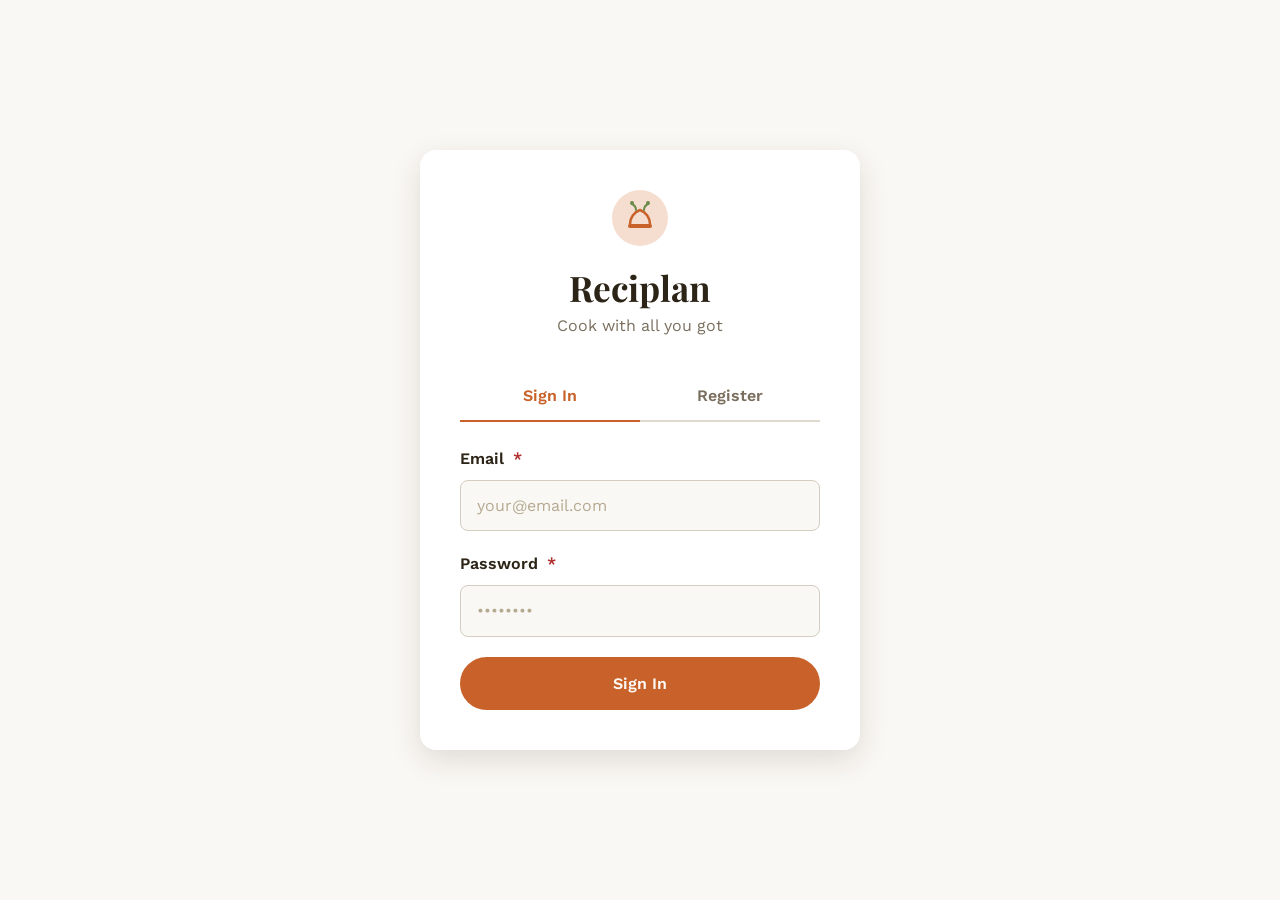
==== src/main/resources/static/index.html @ 159a1c8c "Renamed fixed the typo in index name" ====
<!doctype html>
<html lang="en">
  <head>
    <meta charset="UTF-8" />
    <meta name="viewport" content="width=device-width, initial-scale=1.0" />
    <title>RecipeApp – Sign In</title>
    <link rel="preconnect" href="https://fonts.googleapis.com" />
    <link rel="preconnect" href="https://fonts.gstatic.com" crossorigin />
    <link
      href="https://fonts.googleapis.com/css2?family=Playfair+Display:wght@600;700&family=Work+Sans:wght@400;500;600&display=swap"
      rel="stylesheet"
    />
    <link rel="stylesheet" href="style.css" />
  </head>
  <body>
    <div id="alert-container"></div>

    <main class="auth-page">
      <div class="auth-card">
        <div class="auth-logo">
          <!-- SVG Logo: olive branch + pot -->
          <svg
            width="56"
            height="56"
            viewBox="0 0 56 56"
            fill="none"
            aria-label="RecipeApp logo"
          >
            <circle
              cx="28"
              cy="28"
              r="28"
              fill="var(--color-primary-highlight)"
            />
            <path
              d="M18 34 C18 28 22 22 28 20 C34 22 38 28 38 34"
              stroke="var(--color-primary)"
              stroke-width="2.5"
              stroke-linecap="round"
              fill="none"
            />
            <rect
              x="16"
              y="34"
              width="24"
              height="4"
              rx="2"
              fill="var(--color-primary)"
            />
            <path
              d="M24 20 C24 16 20 14 20 14"
              stroke="var(--color-accent)"
              stroke-width="2"
              stroke-linecap="round"
            />
            <circle cx="20" cy="13" r="2" fill="var(--color-accent)" />
            <path
              d="M32 20 C32 16 36 14 36 14"
              stroke="var(--color-accent)"
              stroke-width="2"
              stroke-linecap="round"
            />
            <circle cx="36" cy="13" r="2" fill="var(--color-accent)" />
          </svg>
          <h1>Reciplan</h1>
          <p>Cook with all you got</p>
        </div>

        <div class="tabs">
          <button class="tab-btn active" data-tab="login">Sign In</button>
          <button class="tab-btn" data-tab="register">Register</button>
        </div>

        <!-- LOGIN PANEL -->
        <div class="tab-panel active" id="tab-login">
          <form id="login-form" novalidate>
            <div class="form-group">
              <label class="form-label" for="login-email"
                >Email <span class="required">*</span></label
              >
              <input
                class="form-control"
                type="email"
                id="login-email"
                placeholder="your@email.com"
                autocomplete="email"
                required
              />
            </div>
            <div class="form-group">
              <label class="form-label" for="login-password"
                >Password <span class="required">*</span></label
              >
              <input
                class="form-control"
                type="password"
                id="login-password"
                placeholder="••••••••"
                autocomplete="current-password"
                required
              />
            </div>
            <button
              type="submit"
              class="btn btn-primary btn-full"
              id="login-btn"
            >
              Sign In
            </button>
          </form>
        </div>

        <!-- REGISTER PANEL -->
        <div class="tab-panel" id="tab-register">
          <form id="register-form" novalidate>
            <div class="form-group">
              <label class="form-label" for="reg-username"
                >Username <span class="required">*</span></label
              >
              <input
                class="form-control"
                type="text"
                id="reg-username"
                placeholder="min 3 characters"
                autocomplete="username"
                required
                minlength="3"
                maxlength="50"
              />
            </div>
            <div class="form-group">
              <label class="form-label" for="reg-email"
                >Email <span class="required">*</span></label
              >
              <input
                class="form-control"
                type="email"
                id="reg-email"
                placeholder="your@email.com"
                autocomplete="email"
                required
              />
            </div>
            <div class="form-group">
              <label class="form-label" for="reg-password"
                >Password <span class="required">*</span></label
              >
              <input
                class="form-control"
                type="password"
                id="reg-password"
                placeholder="min 8 characters"
                autocomplete="new-password"
                required
                minlength="8"
              />
            </div>
            <button
              type="submit"
              class="btn btn-primary btn-full"
              id="register-btn"
            >
              Create Account
            </button>
          </form>
        </div>
      </div>
    </main>

    <script src="api.js"></script>
    <script src="app.js"></script>
    <script>
      redirectIfLoggedIn();

      // ── Tabs ──────────────────────────────────────────────────────────────
      document.querySelectorAll(".tab-btn").forEach((btn) => {
        btn.addEventListener("click", () => {
          document
            .querySelectorAll(".tab-btn, .tab-panel")
            .forEach((el) => el.classList.remove("active"));
          btn.classList.add("active");
          document
            .getElementById("tab-" + btn.dataset.tab)
            .classList.add("active");
        });
      });

      // ── Login ─────────────────────────────────────────────────────────────
      document
        .getElementById("login-form")
        .addEventListener("submit", async (e) => {
          e.preventDefault();
          const btn = document.getElementById("login-btn");
          btn.disabled = true;
          btn.textContent = "Signing in…";
          try {
            const res = await Auth.login(
              document.getElementById("login-email").value.trim(),
              document.getElementById("login-password").value,
            );
            saveAuth(res.token, res.username, res.role);
            // Fetch user id
            const me = await request("GET", "/users/me");
            saveUserId(me.id);
            window.location.href = "dashboard.html";
          } catch (err) {
            showAlert(err.message, "error");
            btn.disabled = false;
            btn.textContent = "Sign In";
          }
        });

      // ── Register ──────────────────────────────────────────────────────────
      document
        .getElementById("register-form")
        .addEventListener("submit", async (e) => {
          e.preventDefault();
          const btn = document.getElementById("register-btn");
          btn.disabled = true;
          btn.textContent = "Creating account…";
          try {
            const res = await Auth.register(
              document.getElementById("reg-username").value.trim(),
              document.getElementById("reg-email").value.trim(),
              document.getElementById("reg-password").value,
            );
            saveAuth(res.token, res.username, res.role);
            const me = await request("GET", "/users/me");
            saveUserId(me.id);
            window.location.href = "dashboard.html";
          } catch (err) {
            showAlert(err.message, "error");
            btn.disabled = false;
            btn.textContent = "Create Account";
          }
        });
    </script>
  </body>
</html>
---- src/main/resources/static/style.css ----
/* ─── DESIGN TOKENS ─────────────────────────────────────────────────────── */
:root {
  /* Mediterranean palette */
  --color-bg:              #faf8f4;
  --color-surface:         #ffffff;
  --color-surface-2:       #f5f2ec;
  --color-surface-offset:  #ede8df;
  --color-divider:         #e0d9ce;
  --color-border:          #d4cdc0;

  --color-text:            #2c2416;
  --color-text-muted:      #7a6f5e;
  --color-text-faint:      #b5a990;
  --color-text-inverse:    #fdf9f4;

  /* Terracotta primary */
  --color-primary:         #c8622a;
  --color-primary-hover:   #a84e1e;
  --color-primary-active:  #883c14;
  --color-primary-highlight: #f5ddd0;

  /* Olive accent */
  --color-accent:          #6b8c4a;
  --color-accent-hover:    #537038;
  --color-accent-highlight:#dde8d0;

  /* Status */
  --color-success:         #4a7c34;
  --color-success-highlight: #d6eacc;
  --color-warning:         #b07020;
  --color-warning-highlight: #f5e4c0;
  --color-error:           #b03030;
  --color-error-highlight: #f5d0d0;

  /* Typography */
  --font-display: 'Playfair Display', Georgia, serif;
  --font-body:    'Work Sans', 'Helvetica Neue', sans-serif;

  /* Type scale */
  --text-xs:   clamp(0.75rem,  0.7rem  + 0.25vw, 0.875rem);
  --text-sm:   clamp(0.875rem, 0.8rem  + 0.35vw, 1rem);
  --text-base: clamp(1rem,     0.95rem + 0.25vw, 1.125rem);
  --text-lg:   clamp(1.125rem, 1rem    + 0.75vw, 1.5rem);
  --text-xl:   clamp(1.5rem,   1.2rem  + 1.25vw, 2.25rem);
  --text-2xl:  clamp(2rem,     1.2rem  + 2.5vw,  3.5rem);

  /* Spacing */
  --space-1: 0.25rem; --space-2: 0.5rem;  --space-3: 0.75rem;
  --space-4: 1rem;    --space-5: 1.25rem; --space-6: 1.5rem;
  --space-8: 2rem;    --space-10: 2.5rem; --space-12: 3rem;
  --space-16: 4rem;

  /* Shape */
  --radius-sm:   0.375rem;
  --radius-md:   0.5rem;
  --radius-lg:   0.75rem;
  --radius-xl:   1rem;
  --radius-pill: 9999px;

  /* Shadows */
  --shadow-sm: 0 1px 3px oklch(0.25 0.04 50 / 0.08);
  --shadow-md: 0 4px 14px oklch(0.25 0.04 50 / 0.10);
  --shadow-lg: 0 10px 30px oklch(0.25 0.04 50 / 0.13);

  --transition: 180ms cubic-bezier(0.16, 1, 0.3, 1);

  --content-narrow:  640px;
  --content-default: 960px;
  --content-wide:    1200px;
  --sidebar-width:   240px;
}

/* ─── DARK MODE ──────────────────────────────────────────────────────────── */
[data-theme="dark"] {
  --color-bg:              #1a1610;
  --color-surface:         #221e17;
  --color-surface-2:       #2a2520;
  --color-surface-offset:  #302b24;
  --color-divider:         #3a342c;
  --color-border:          #46403a;
  --color-text:            #e8e0d4;
  --color-text-muted:      #9a8f7e;
  --color-text-faint:      #6a6050;
  --color-text-inverse:    #1a1610;
  --color-primary:         #e07840;
  --color-primary-hover:   #f08850;
  --color-primary-active:  #c86030;
  --color-primary-highlight: #3a2a20;
  --color-accent:          #88ab60;
  --color-accent-hover:    #a0c078;
  --color-accent-highlight:#253018;
  --color-success:         #70b050;
  --color-success-highlight:#1e3014;
  --color-warning:         #d09040;
  --color-warning-highlight:#332810;
  --color-error:           #e05050;
  --color-error-highlight: #3a1414;
  --shadow-sm: 0 1px 3px oklch(0 0 0 / 0.25);
  --shadow-md: 0 4px 14px oklch(0 0 0 / 0.35);
  --shadow-lg: 0 10px 30px oklch(0 0 0 / 0.45);
}

/* ─── BASE RESET ─────────────────────────────────────────────────────────── */
*, *::before, *::after { box-sizing: border-box; margin: 0; padding: 0; }
html { scroll-behavior: smooth; -webkit-font-smoothing: antialiased; }
body { font-family: var(--font-body); font-size: var(--text-base); color: var(--color-text); background: var(--color-bg); min-height: 100dvh; line-height: 1.6; }
img  { display: block; max-width: 100%; height: auto; }
ul[role="list"] { list-style: none; }
input, button, textarea, select { font: inherit; color: inherit; }
h1,h2,h3,h4 { font-family: var(--font-display); line-height: 1.2; text-wrap: balance; }
p, li { text-wrap: pretty; }
button { cursor: pointer; background: none; border: none; }
a, button, [role="button"], input, textarea, select {
  transition: color var(--transition), background var(--transition),
              border-color var(--transition), box-shadow var(--transition), opacity var(--transition);
}
:focus-visible { outline: 2px solid var(--color-primary); outline-offset: 3px; border-radius: var(--radius-sm); }
::selection { background: var(--color-primary-highlight); color: var(--color-text); }
@media (prefers-reduced-motion: reduce) { *, *::before, *::after { animation-duration: 0.01ms !important; transition-duration: 0.01ms !important; } }

/* ─── LAYOUT: APP SHELL ──────────────────────────────────────────────────── */
.app-shell { display: grid; grid-template-columns: var(--sidebar-width) 1fr; grid-template-rows: auto 1fr; min-height: 100dvh; }
.app-topbar {
  grid-column: 1 / -1;
  display: flex; align-items: center; justify-content: space-between;
  padding: var(--space-4) var(--space-6);
  background: var(--color-surface);
  border-bottom: 1px solid var(--color-divider);
  box-shadow: var(--shadow-sm);
  position: sticky; top: 0; z-index: 100;
}
.app-logo { display: flex; align-items: center; gap: var(--space-3); text-decoration: none; }
.app-logo svg { color: var(--color-primary); }
.app-logo-text { font-family: var(--font-display); font-size: var(--text-lg); color: var(--color-text); font-weight: 600; }
.app-topbar-actions { display: flex; align-items: center; gap: var(--space-4); }
.topbar-user { font-size: var(--text-sm); color: var(--color-text-muted); }
.topbar-user strong { color: var(--color-text); }

/* ─── SIDEBAR ────────────────────────────────────────────────────────────── */
.app-sidebar {
  background: var(--color-surface);
  border-right: 1px solid var(--color-divider);
  padding: var(--space-6) 0;
  position: sticky; top: 57px; height: calc(100dvh - 57px);
  overflow-y: auto;
}
.nav-section { padding: var(--space-2) var(--space-4); margin-bottom: var(--space-2); }
.nav-section-label { font-size: var(--text-xs); text-transform: uppercase; letter-spacing: 0.08em; color: var(--color-text-faint); font-weight: 600; margin-bottom: var(--space-2); }
.nav-link {
  display: flex; align-items: center; gap: var(--space-3);
  padding: var(--space-3) var(--space-4);
  border-radius: var(--radius-md);
  text-decoration: none;
  font-size: var(--text-sm); font-weight: 500;
  color: var(--color-text-muted);
  margin: 0 var(--space-2);
}
.nav-link:hover { background: var(--color-surface-2); color: var(--color-text); }
.nav-link.active { background: var(--color-primary-highlight); color: var(--color-primary); }
.nav-link svg { flex-shrink: 0; }

/* ─── MAIN CONTENT ───────────────────────────────────────────────────────── */
.app-main { padding: var(--space-8) var(--space-8); overflow-x: hidden; }
.page-header { margin-bottom: var(--space-8); }
.page-title { font-size: var(--text-xl); color: var(--color-text); }
.page-subtitle { font-size: var(--text-sm); color: var(--color-text-muted); margin-top: var(--space-1); }

/* ─── AUTH PAGE ──────────────────────────────────────────────────────────── */
.auth-page { display: flex; align-items: center; justify-content: center; min-height: 100dvh; background: var(--color-bg); padding: var(--space-6); }
.auth-card {
  background: var(--color-surface);
  border-radius: var(--radius-xl);
  box-shadow: var(--shadow-lg);
  padding: var(--space-10) var(--space-10);
  width: 100%; max-width: 440px;
}
.auth-logo { text-align: center; margin-bottom: var(--space-8); }
.auth-logo svg { color: var(--color-primary); margin: 0 auto var(--space-3); }
.auth-logo h1 { font-family: var(--font-display); font-size: var(--text-xl); color: var(--color-text); }
.auth-logo p  { font-size: var(--text-sm); color: var(--color-text-muted); margin-top: var(--space-1); }

/* ─── TABS ───────────────────────────────────────────────────────────────── */
.tabs { display: flex; border-bottom: 2px solid var(--color-divider); margin-bottom: var(--space-6); }
.tab-btn {
  flex: 1; padding: var(--space-3) var(--space-4);
  font-size: var(--text-sm); font-weight: 600; color: var(--color-text-muted);
  border-bottom: 2px solid transparent; margin-bottom: -2px; border-radius: 0;
}
.tab-btn:hover { color: var(--color-text); }
.tab-btn.active { color: var(--color-primary); border-bottom-color: var(--color-primary); }
.tab-panel { display: none; }
.tab-panel.active { display: block; }

/* ─── FORMS ──────────────────────────────────────────────────────────────── */
.form-group { margin-bottom: var(--space-5); }
.form-label { display: block; font-size: var(--text-sm); font-weight: 600; margin-bottom: var(--space-2); color: var(--color-text); }
.form-label .required { color: var(--color-error); margin-left: var(--space-1); }
.form-control {
  width: 100%; padding: var(--space-3) var(--space-4);
  border: 1.5px solid var(--color-border); border-radius: var(--radius-md);
  background: var(--color-bg); font-size: var(--text-sm);
}
.form-control:focus { border-color: var(--color-primary); outline: none; box-shadow: 0 0 0 3px var(--color-primary-highlight); }
.form-control::placeholder { color: var(--color-text-faint); }
select.form-control { cursor: pointer; }
.form-row { display: grid; grid-template-columns: 1fr 1fr; gap: var(--space-4); }
.form-hint { font-size: var(--text-xs); color: var(--color-text-muted); margin-top: var(--space-1); }
.form-check { display: flex; align-items: center; gap: var(--space-3); padding: var(--space-2) 0; }
.form-check input[type="checkbox"] { width: 1.1rem; height: 1.1rem; accent-color: var(--color-primary); cursor: pointer; }
.form-check label { font-size: var(--text-sm); cursor: pointer; }
.checkboxes-row { display: flex; gap: var(--space-6); flex-wrap: wrap; }

/* ─── BUTTONS ────────────────────────────────────────────────────────────── */
.btn {
  display: inline-flex; align-items: center; justify-content: center; gap: var(--space-2);
  padding: var(--space-3) var(--space-6);
  border-radius: var(--radius-pill);
  font-size: var(--text-sm); font-weight: 600;
  border: 2px solid transparent; cursor: pointer; white-space: nowrap;
  min-height: 44px;
}
.btn-primary   { background: var(--color-primary);  color: var(--color-text-inverse); }
.btn-primary:hover { background: var(--color-primary-hover); }
.btn-secondary { background: var(--color-surface-offset); color: var(--color-text); border-color: var(--color-border); }
.btn-secondary:hover { background: var(--color-divider); }
.btn-accent    { background: var(--color-accent);   color: var(--color-text-inverse); }
.btn-accent:hover { background: var(--color-accent-hover); }
.btn-danger    { background: var(--color-error-highlight); color: var(--color-error); border-color: oklch(from var(--color-error) l c h / 0.3); }
.btn-danger:hover { background: var(--color-error); color: var(--color-text-inverse); }
.btn-ghost     { background: transparent; color: var(--color-text-muted); }
.btn-ghost:hover { background: var(--color-surface-2); color: var(--color-text); }
.btn-sm        { padding: var(--space-2) var(--space-4); font-size: var(--text-xs); min-height: 36px; }
.btn-icon      { padding: var(--space-2); border-radius: var(--radius-md); min-height: 36px; min-width: 36px; }
.btn-full      { width: 100%; }
.btn:disabled  { opacity: 0.5; cursor: not-allowed; }

/* ─── CARDS ──────────────────────────────────────────────────────────────── */
.card { background: var(--color-surface); border-radius: var(--radius-xl); box-shadow: var(--shadow-sm); border: 1px solid var(--color-divider); overflow: hidden; }
.card-body { padding: var(--space-6); }
.card-header { padding: var(--space-5) var(--space-6); border-bottom: 1px solid var(--color-divider); display: flex; align-items: center; justify-content: space-between; gap: var(--space-4); }
.card-header h2 { font-size: var(--text-lg); font-family: var(--font-display); }
.card-footer { padding: var(--space-4) var(--space-6); border-top: 1px solid var(--color-divider); background: var(--color-surface-2); }

/* ─── STAT CARDS ─────────────────────────────────────────────────────────── */
.stats-grid { display: grid; grid-template-columns: repeat(auto-fill, minmax(200px, 1fr)); gap: var(--space-5); margin-bottom: var(--space-8); }
.stat-card { background: var(--color-surface); border-radius: var(--radius-xl); padding: var(--space-6); box-shadow: var(--shadow-sm); border: 1px solid var(--color-divider); }
.stat-icon  { width: 44px; height: 44px; border-radius: var(--radius-lg); display: flex; align-items: center; justify-content: center; margin-bottom: var(--space-4); font-size: 1.3rem; }
.stat-icon.terracotta { background: var(--color-primary-highlight); color: var(--color-primary); }
.stat-icon.olive      { background: var(--color-accent-highlight);   color: var(--color-accent); }
.stat-icon.gold       { background: var(--color-warning-highlight);   color: var(--color-warning); }
.stat-icon.green      { background: var(--color-success-highlight);   color: var(--color-success); }
.stat-value { font-family: var(--font-display); font-size: var(--text-xl); font-weight: 700; color: var(--color-text); line-height: 1; margin-bottom: var(--space-1); }
.stat-label { font-size: var(--text-xs); color: var(--color-text-muted); text-transform: uppercase; letter-spacing: 0.06em; font-weight: 600; }

/* ─── RECIPE CARDS ───────────────────────────────────────────────────────── */
.recipes-grid { display: grid; grid-template-columns: repeat(auto-fill, minmax(280px, 1fr)); gap: var(--space-5); }
.recipe-card { background: var(--color-surface); border-radius: var(--radius-xl); box-shadow: var(--shadow-sm); border: 1px solid var(--color-divider); padding: var(--space-5); display: flex; flex-direction: column; gap: var(--space-3); }
.recipe-card:hover { box-shadow: var(--shadow-md); transform: translateY(-2px); }
.recipe-card-title { font-family: var(--font-display); font-size: var(--text-lg); color: var(--color-text); }
.recipe-card-meta { display: flex; flex-wrap: wrap; gap: var(--space-2); }
.recipe-card-footer { display: flex; justify-content: space-between; align-items: center; margin-top: auto; padding-top: var(--space-3); border-top: 1px solid var(--color-divider); }

/* ─── BADGES ─────────────────────────────────────────────────────────────── */
.badge {
  display: inline-flex; align-items: center; padding: var(--space-1) var(--space-3);
  border-radius: var(--radius-pill); font-size: var(--text-xs); font-weight: 600;
}
.badge-easy    { background: var(--color-success-highlight); color: var(--color-success); }
.badge-medium  { background: var(--color-warning-highlight); color: var(--color-warning); }
.badge-hard    { background: var(--color-error-highlight);   color: var(--color-error); }
.badge-veg     { background: var(--color-accent-highlight);  color: var(--color-accent); }
.badge-tag     { background: var(--color-surface-offset);    color: var(--color-text-muted); }
.badge-match-full    { background: var(--color-success-highlight); color: var(--color-success); }
.badge-match-partial { background: var(--color-warning-highlight); color: var(--color-warning); }
.badge-match-none    { background: var(--color-error-highlight);   color: var(--color-error); }

/* ─── TABLE ──────────────────────────────────────────────────────────────── */
.table-wrapper { overflow-x: auto; }
table { width: 100%; border-collapse: collapse; font-size: var(--text-sm); }
thead th { padding: var(--space-3) var(--space-4); text-align: left; font-size: var(--text-xs); text-transform: uppercase; letter-spacing: 0.06em; color: var(--color-text-muted); border-bottom: 2px solid var(--color-divider); white-space: nowrap; }
tbody td { padding: var(--space-4); border-bottom: 1px solid var(--color-divider); vertical-align: middle; }
tbody tr:last-child td { border-bottom: none; }
tbody tr:hover { background: var(--color-surface-2); }

/* ─── LIST ITEMS (pantry / shopping) ─────────────────────────────────────── */
.item-list { display: flex; flex-direction: column; gap: var(--space-2); }
.item-row {
  display: flex; align-items: center; gap: var(--space-4);
  padding: var(--space-4); background: var(--color-surface);
  border: 1px solid var(--color-divider); border-radius: var(--radius-lg);
}
.item-row:hover { background: var(--color-surface-2); }
.item-row.checked { opacity: 0.55; }
.item-row.checked .item-name { text-decoration: line-through; color: var(--color-text-muted); }
.item-name  { font-weight: 600; flex: 1; }
.item-meta  { font-size: var(--text-xs); color: var(--color-text-muted); }
.item-qty   { font-size: var(--text-sm); color: var(--color-text-muted); white-space: nowrap; }
.item-actions { display: flex; gap: var(--space-2); margin-left: auto; }

/* ─── SEARCH & FILTER BAR ────────────────────────────────────────────────── */
.filter-bar { display: flex; flex-wrap: wrap; gap: var(--space-4); margin-bottom: var(--space-6); align-items: flex-end; }
.filter-bar .form-group { margin-bottom: 0; }
.filter-bar .form-control { min-width: 140px; }
.search-input-wrapper { position: relative; flex: 1; min-width: 200px; }
.search-input-wrapper svg { position: absolute; left: var(--space-3); top: 50%; transform: translateY(-50%); color: var(--color-text-faint); pointer-events: none; }
.search-input-wrapper .form-control { padding-left: var(--space-10); }

/* ─── MODAL ──────────────────────────────────────────────────────────────── */
.modal-backdrop {
  display: none; position: fixed; inset: 0;
  background: oklch(0.1 0.02 50 / 0.5); backdrop-filter: blur(3px);
  z-index: 200; align-items: center; justify-content: center; padding: var(--space-6);
}
.modal-backdrop.open { display: flex; }
.modal {
  background: var(--color-surface); border-radius: var(--radius-xl);
  box-shadow: var(--shadow-lg); width: 100%; max-width: 560px;
  max-height: 90dvh; overflow-y: auto;
}
.modal-header { display: flex; align-items: center; justify-content: space-between; padding: var(--space-5) var(--space-6); border-bottom: 1px solid var(--color-divider); }
.modal-title { font-family: var(--font-display); font-size: var(--text-lg); }
.modal-body  { padding: var(--space-6); }
.modal-footer{ padding: var(--space-4) var(--space-6); border-top: 1px solid var(--color-divider); display: flex; justify-content: flex-end; gap: var(--space-3); }
.modal-lg    { max-width: 720px; }

/* ─── ALERT TOASTS ───────────────────────────────────────────────────────── */
#alert-container { position: fixed; top: var(--space-6); right: var(--space-6); z-index: 999; display: flex; flex-direction: column; gap: var(--space-3); pointer-events: none; }
.alert { padding: var(--space-4) var(--space-5); border-radius: var(--radius-lg); font-size: var(--text-sm); font-weight: 500; box-shadow: var(--shadow-md); pointer-events: all; animation: slideIn 0.2s ease; max-width: 360px; }
.alert-success { background: var(--color-success-highlight); color: var(--color-success); border: 1px solid oklch(from var(--color-success) l c h / 0.3); }
.alert-error   { background: var(--color-error-highlight);   color: var(--color-error);   border: 1px solid oklch(from var(--color-error)   l c h / 0.3); }
.alert-warning { background: var(--color-warning-highlight); color: var(--color-warning); border: 1px solid oklch(from var(--color-warning) l c h / 0.3); }
@keyframes slideIn { from { transform: translateX(20px); opacity: 0; } to { transform: none; opacity: 1; } }

/* ─── PAGINATION ─────────────────────────────────────────────────────────── */
.pagination { display: flex; gap: var(--space-2); justify-content: center; padding: var(--space-6) 0; flex-wrap: wrap; }
.btn-page {
  min-width: 36px; min-height: 36px; padding: var(--space-2); border-radius: var(--radius-md);
  font-size: var(--text-sm); font-weight: 500; color: var(--color-text-muted);
  background: var(--color-surface); border: 1px solid var(--color-border);
}
.btn-page:hover:not([disabled]) { background: var(--color-surface-offset); color: var(--color-text); }
.btn-page.active { background: var(--color-primary); color: var(--color-text-inverse); border-color: transparent; }
.btn-page[disabled] { opacity: 0.35; cursor: not-allowed; }

/* ─── EMPTY STATE ────────────────────────────────────────────────────────── */
.empty-state { display: flex; flex-direction: column; align-items: center; padding: var(--space-16) var(--space-8); color: var(--color-text-muted); text-align: center; }
.empty-icon  { font-size: 3rem; margin-bottom: var(--space-4); }

/* ─── MATCH PROGRESS BAR ─────────────────────────────────────────────────── */
.match-bar-wrap { background: var(--color-surface-offset); border-radius: var(--radius-pill); height: 6px; overflow: hidden; width: 100%; margin-top: var(--space-2); }
.match-bar { height: 100%; border-radius: var(--radius-pill); background: var(--color-primary); transition: width 0.4s ease; }

/* ─── INGREDIENT ROWS (recipe builder) ───────────────────────────────────── */
.ingredient-rows { display: flex; flex-direction: column; gap: var(--space-3); }
.ingredient-row  { display: grid; grid-template-columns: 1fr auto auto auto; gap: var(--space-3); align-items: center; }

/* ─── THEME TOGGLE ───────────────────────────────────────────────────────── */
[data-theme-toggle] { padding: var(--space-2); border-radius: var(--radius-md); color: var(--color-text-muted); }
[data-theme-toggle]:hover { background: var(--color-surface-2); color: var(--color-text); }

/* ─── MOBILE MENU TOGGLE ─────────────────────────────────────────────────── */
.mobile-menu-btn { display: none; padding: var(--space-2); color: var(--color-text-muted); }

/* ─── SKELETON ───────────────────────────────────────────────────────────── */
@keyframes shimmer { 0%{background-position:-200% 0} 100%{background-position:200% 0} }
.skeleton {
  background: linear-gradient(90deg, var(--color-surface-offset) 25%, var(--color-surface-2) 50%, var(--color-surface-offset) 75%);
  background-size: 200% 100%; animation: shimmer 1.4s ease-in-out infinite; border-radius: var(--radius-sm);
}
.skeleton-line { height: 1em; margin-bottom: var(--space-2); }
.skeleton-line.w60 { width: 60%; }

/* ─── DETAIL PANEL ───────────────────────────────────────────────────────── */
.detail-meta-row { display: flex; flex-wrap: wrap; gap: var(--space-3); align-items: center; margin-bottom: var(--space-4); }
.instructions-box { background: var(--color-surface-2); border-radius: var(--radius-lg); padding: var(--space-5); font-size: var(--text-sm); line-height: 1.8; white-space: pre-wrap; }

/* ─── RESPONSIVE ─────────────────────────────────────────────────────────── */
@media (max-width: 768px) {
  .app-shell { grid-template-columns: 1fr; }
  .app-sidebar { display: none; position: fixed; inset: 0; top: 57px; z-index: 150; width: var(--sidebar-width); box-shadow: var(--shadow-lg); }
  .app-sidebar.open { display: block; }
  .mobile-menu-btn { display: flex; }
  .app-main { padding: var(--space-5) var(--space-4); }
  .form-row { grid-template-columns: 1fr; }
  .auth-card { padding: var(--space-8) var(--space-6); }
  .stats-grid { grid-template-columns: 1fr 1fr; }
  .recipes-grid { grid-template-columns: 1fr; }
  .ingredient-row { grid-template-columns: 1fr 1fr; }
  .filter-bar { flex-direction: column; }
  .filter-bar .form-control { min-width: 0; width: 100%; }
}
@media (max-width: 480px) {
  .stats-grid { grid-template-columns: 1fr; }
  .modal-backdrop { padding: var(--space-3); }
}
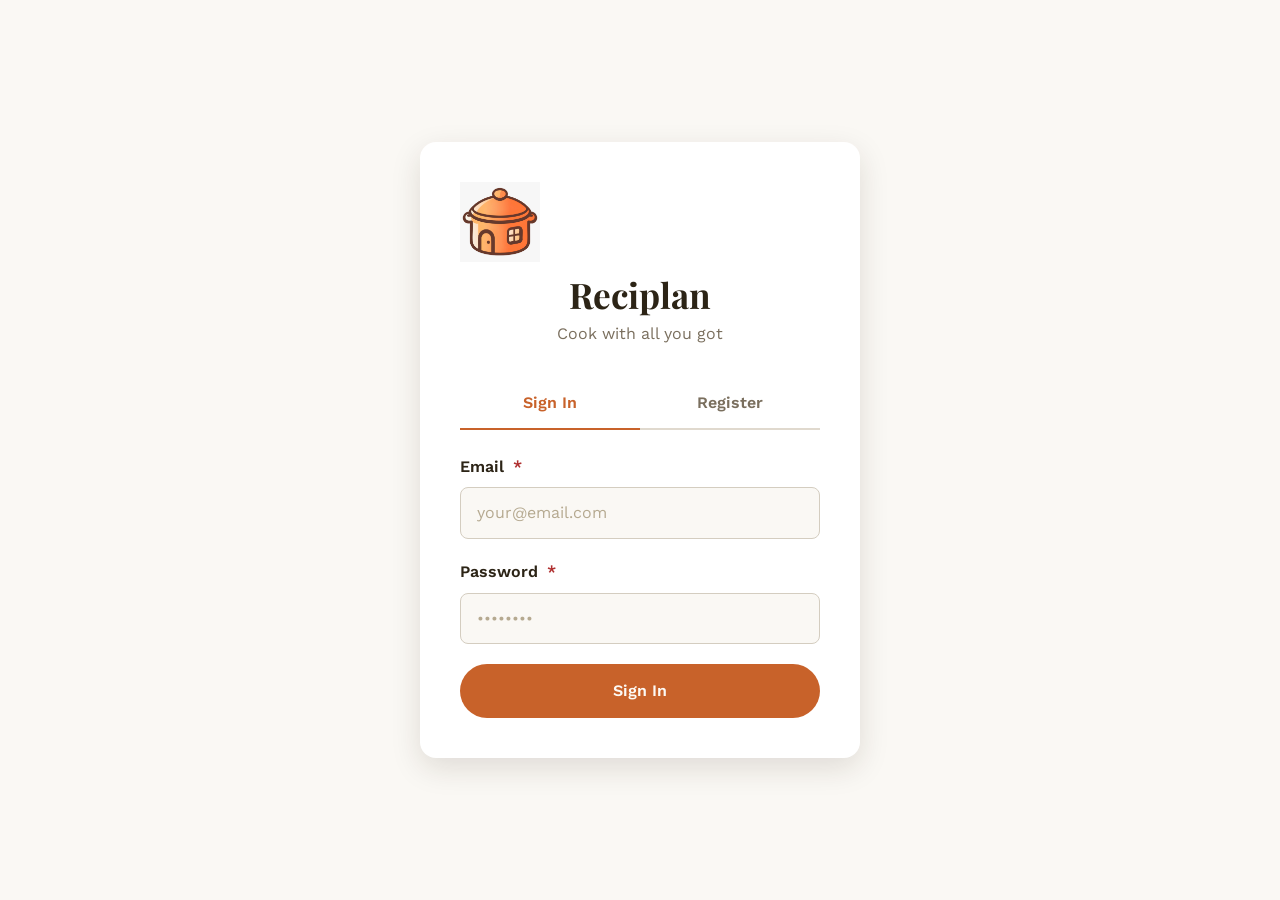
==== commit d1ec540f: "Added new logo, adjusted the index, app.js and security config accordingly" ====
--- a/src/main/resources/static/index.html
+++ b/src/main/resources/static/index.html
@@ -18,50 +18,13 @@
     <main class="auth-page">
       <div class="auth-card">
         <div class="auth-logo">
-          <!-- SVG Logo: olive branch + pot -->
-          <svg
-            width="56"
-            height="56"
-            viewBox="0 0 56 56"
-            fill="none"
-            aria-label="RecipeApp logo"
-          >
-            <circle
-              cx="28"
-              cy="28"
-              r="28"
-              fill="var(--color-primary-highlight)"
-            />
-            <path
-              d="M18 34 C18 28 22 22 28 20 C34 22 38 28 38 34"
-              stroke="var(--color-primary)"
-              stroke-width="2.5"
-              stroke-linecap="round"
-              fill="none"
-            />
-            <rect
-              x="16"
-              y="34"
-              width="24"
-              height="4"
-              rx="2"
-              fill="var(--color-primary)"
-            />
-            <path
-              d="M24 20 C24 16 20 14 20 14"
-              stroke="var(--color-accent)"
-              stroke-width="2"
-              stroke-linecap="round"
-            />
-            <circle cx="20" cy="13" r="2" fill="var(--color-accent)" />
-            <path
-              d="M32 20 C32 16 36 14 36 14"
-              stroke="var(--color-accent)"
-              stroke-width="2"
-              stroke-linecap="round"
-            />
-            <circle cx="36" cy="13" r="2" fill="var(--color-accent)" />
-          </svg>
+          <img
+            src="reciplanLogo.png"
+            alt="Reciplan logo"
+            width="80"
+            height="80"
+            style="object-fit: contain; margin-bottom: var(--space-3)"
+          />
           <h1>Reciplan</h1>
           <p>Cook with all you got</p>
         </div>
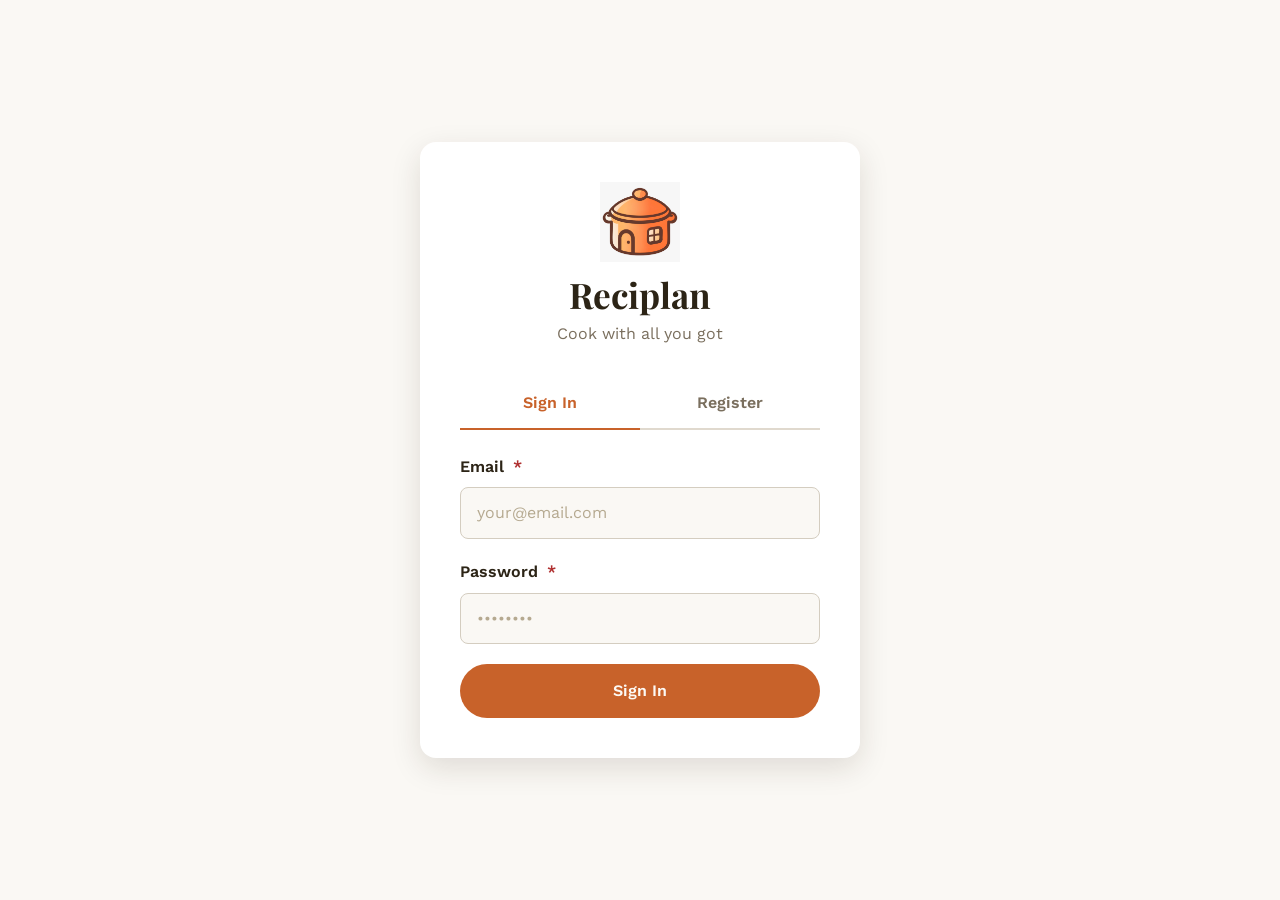
==== commit 50a4de90: "Try to center the logo" ====
--- a/src/main/resources/static/index.html
+++ b/src/main/resources/static/index.html
@@ -23,7 +23,11 @@
             alt="Reciplan logo"
             width="80"
             height="80"
-            style="object-fit: contain; margin-bottom: var(--space-3)"
+            style="
+              object-fit: contain;
+              margin-bottom: var(--space-3);
+              background: none;
+            "
           />
           <h1>Reciplan</h1>
           <p>Cook with all you got</p>
--- a/src/main/resources/static/style.css
+++ b/src/main/resources/static/style.css
@@ -1,99 +1,105 @@
 /* ─── DESIGN TOKENS ─────────────────────────────────────────────────────── */
 :root {
   /* Mediterranean palette */
-  --color-bg:              #faf8f4;
-  --color-surface:         #ffffff;
-  --color-surface-2:       #f5f2ec;
-  --color-surface-offset:  #ede8df;
-  --color-divider:         #e0d9ce;
-  --color-border:          #d4cdc0;
-
-  --color-text:            #2c2416;
-  --color-text-muted:      #7a6f5e;
-  --color-text-faint:      #b5a990;
-  --color-text-inverse:    #fdf9f4;
+  --color-bg: #faf8f4;
+  --color-surface: #ffffff;
+  --color-surface-2: #f5f2ec;
+  --color-surface-offset: #ede8df;
+  --color-divider: #e0d9ce;
+  --color-border: #d4cdc0;
+
+  --color-text: #2c2416;
+  --color-text-muted: #7a6f5e;
+  --color-text-faint: #b5a990;
+  --color-text-inverse: #fdf9f4;
 
   /* Terracotta primary */
-  --color-primary:         #c8622a;
-  --color-primary-hover:   #a84e1e;
-  --color-primary-active:  #883c14;
+  --color-primary: #c8622a;
+  --color-primary-hover: #a84e1e;
+  --color-primary-active: #883c14;
   --color-primary-highlight: #f5ddd0;
 
   /* Olive accent */
-  --color-accent:          #6b8c4a;
-  --color-accent-hover:    #537038;
-  --color-accent-highlight:#dde8d0;
+  --color-accent: #6b8c4a;
+  --color-accent-hover: #537038;
+  --color-accent-highlight: #dde8d0;
 
   /* Status */
-  --color-success:         #4a7c34;
+  --color-success: #4a7c34;
   --color-success-highlight: #d6eacc;
-  --color-warning:         #b07020;
+  --color-warning: #b07020;
   --color-warning-highlight: #f5e4c0;
-  --color-error:           #b03030;
+  --color-error: #b03030;
   --color-error-highlight: #f5d0d0;
 
   /* Typography */
-  --font-display: 'Playfair Display', Georgia, serif;
-  --font-body:    'Work Sans', 'Helvetica Neue', sans-serif;
+  --font-display: "Playfair Display", Georgia, serif;
+  --font-body: "Work Sans", "Helvetica Neue", sans-serif;
 
   /* Type scale */
-  --text-xs:   clamp(0.75rem,  0.7rem  + 0.25vw, 0.875rem);
-  --text-sm:   clamp(0.875rem, 0.8rem  + 0.35vw, 1rem);
-  --text-base: clamp(1rem,     0.95rem + 0.25vw, 1.125rem);
-  --text-lg:   clamp(1.125rem, 1rem    + 0.75vw, 1.5rem);
-  --text-xl:   clamp(1.5rem,   1.2rem  + 1.25vw, 2.25rem);
-  --text-2xl:  clamp(2rem,     1.2rem  + 2.5vw,  3.5rem);
+  --text-xs: clamp(0.75rem, 0.7rem + 0.25vw, 0.875rem);
+  --text-sm: clamp(0.875rem, 0.8rem + 0.35vw, 1rem);
+  --text-base: clamp(1rem, 0.95rem + 0.25vw, 1.125rem);
+  --text-lg: clamp(1.125rem, 1rem + 0.75vw, 1.5rem);
+  --text-xl: clamp(1.5rem, 1.2rem + 1.25vw, 2.25rem);
+  --text-2xl: clamp(2rem, 1.2rem + 2.5vw, 3.5rem);
 
   /* Spacing */
-  --space-1: 0.25rem; --space-2: 0.5rem;  --space-3: 0.75rem;
-  --space-4: 1rem;    --space-5: 1.25rem; --space-6: 1.5rem;
-  --space-8: 2rem;    --space-10: 2.5rem; --space-12: 3rem;
+  --space-1: 0.25rem;
+  --space-2: 0.5rem;
+  --space-3: 0.75rem;
+  --space-4: 1rem;
+  --space-5: 1.25rem;
+  --space-6: 1.5rem;
+  --space-8: 2rem;
+  --space-10: 2.5rem;
+  --space-12: 3rem;
   --space-16: 4rem;
 
   /* Shape */
-  --radius-sm:   0.375rem;
-  --radius-md:   0.5rem;
-  --radius-lg:   0.75rem;
-  --radius-xl:   1rem;
+  --radius-sm: 0.375rem;
+  --radius-md: 0.5rem;
+  --radius-lg: 0.75rem;
+  --radius-xl: 1rem;
   --radius-pill: 9999px;
 
   /* Shadows */
   --shadow-sm: 0 1px 3px oklch(0.25 0.04 50 / 0.08);
-  --shadow-md: 0 4px 14px oklch(0.25 0.04 50 / 0.10);
+  --shadow-md: 0 4px 14px oklch(0.25 0.04 50 / 0.1);
   --shadow-lg: 0 10px 30px oklch(0.25 0.04 50 / 0.13);
 
   --transition: 180ms cubic-bezier(0.16, 1, 0.3, 1);
 
-  --content-narrow:  640px;
+  --content-narrow: 640px;
   --content-default: 960px;
-  --content-wide:    1200px;
-  --sidebar-width:   240px;
+  --content-wide: 1200px;
+  --sidebar-width: 240px;
 }
 
 /* ─── DARK MODE ──────────────────────────────────────────────────────────── */
 [data-theme="dark"] {
-  --color-bg:              #1a1610;
-  --color-surface:         #221e17;
-  --color-surface-2:       #2a2520;
-  --color-surface-offset:  #302b24;
-  --color-divider:         #3a342c;
-  --color-border:          #46403a;
-  --color-text:            #e8e0d4;
-  --color-text-muted:      #9a8f7e;
-  --color-text-faint:      #6a6050;
-  --color-text-inverse:    #1a1610;
-  --color-primary:         #e07840;
-  --color-primary-hover:   #f08850;
-  --color-primary-active:  #c86030;
+  --color-bg: #1a1610;
+  --color-surface: #221e17;
+  --color-surface-2: #2a2520;
+  --color-surface-offset: #302b24;
+  --color-divider: #3a342c;
+  --color-border: #46403a;
+  --color-text: #e8e0d4;
+  --color-text-muted: #9a8f7e;
+  --color-text-faint: #6a6050;
+  --color-text-inverse: #1a1610;
+  --color-primary: #e07840;
+  --color-primary-hover: #f08850;
+  --color-primary-active: #c86030;
   --color-primary-highlight: #3a2a20;
-  --color-accent:          #88ab60;
-  --color-accent-hover:    #a0c078;
-  --color-accent-highlight:#253018;
-  --color-success:         #70b050;
-  --color-success-highlight:#1e3014;
-  --color-warning:         #d09040;
-  --color-warning-highlight:#332810;
-  --color-error:           #e05050;
+  --color-accent: #88ab60;
+  --color-accent-hover: #a0c078;
+  --color-accent-highlight: #253018;
+  --color-success: #70b050;
+  --color-success-highlight: #1e3014;
+  --color-warning: #d09040;
+  --color-warning-highlight: #332810;
+  --color-error: #e05050;
   --color-error-highlight: #3a1414;
   --shadow-sm: 0 1px 3px oklch(0 0 0 / 0.25);
   --shadow-md: 0 4px 14px oklch(0 0 0 / 0.35);
@@ -101,295 +107,969 @@
 }
 
 /* ─── BASE RESET ─────────────────────────────────────────────────────────── */
-*, *::before, *::after { box-sizing: border-box; margin: 0; padding: 0; }
-html { scroll-behavior: smooth; -webkit-font-smoothing: antialiased; }
-body { font-family: var(--font-body); font-size: var(--text-base); color: var(--color-text); background: var(--color-bg); min-height: 100dvh; line-height: 1.6; }
-img  { display: block; max-width: 100%; height: auto; }
-ul[role="list"] { list-style: none; }
-input, button, textarea, select { font: inherit; color: inherit; }
-h1,h2,h3,h4 { font-family: var(--font-display); line-height: 1.2; text-wrap: balance; }
-p, li { text-wrap: pretty; }
-button { cursor: pointer; background: none; border: none; }
-a, button, [role="button"], input, textarea, select {
-  transition: color var(--transition), background var(--transition),
-              border-color var(--transition), box-shadow var(--transition), opacity var(--transition);
-}
-:focus-visible { outline: 2px solid var(--color-primary); outline-offset: 3px; border-radius: var(--radius-sm); }
-::selection { background: var(--color-primary-highlight); color: var(--color-text); }
-@media (prefers-reduced-motion: reduce) { *, *::before, *::after { animation-duration: 0.01ms !important; transition-duration: 0.01ms !important; } }
+*,
+*::before,
+*::after {
+  box-sizing: border-box;
+  margin: 0;
+  padding: 0;
+}
+html {
+  scroll-behavior: smooth;
+  -webkit-font-smoothing: antialiased;
+}
+body {
+  font-family: var(--font-body);
+  font-size: var(--text-base);
+  color: var(--color-text);
+  background: var(--color-bg);
+  min-height: 100dvh;
+  line-height: 1.6;
+}
+img {
+  display: block;
+  max-width: 100%;
+  height: auto;
+}
+ul[role="list"] {
+  list-style: none;
+}
+input,
+button,
+textarea,
+select {
+  font: inherit;
+  color: inherit;
+}
+h1,
+h2,
+h3,
+h4 {
+  font-family: var(--font-display);
+  line-height: 1.2;
+  text-wrap: balance;
+}
+p,
+li {
+  text-wrap: pretty;
+}
+button {
+  cursor: pointer;
+  background: none;
+  border: none;
+}
+a,
+button,
+[role="button"],
+input,
+textarea,
+select {
+  transition:
+    color var(--transition),
+    background var(--transition),
+    border-color var(--transition),
+    box-shadow var(--transition),
+    opacity var(--transition);
+}
+:focus-visible {
+  outline: 2px solid var(--color-primary);
+  outline-offset: 3px;
+  border-radius: var(--radius-sm);
+}
+::selection {
+  background: var(--color-primary-highlight);
+  color: var(--color-text);
+}
+@media (prefers-reduced-motion: reduce) {
+  *,
+  *::before,
+  *::after {
+    animation-duration: 0.01ms !important;
+    transition-duration: 0.01ms !important;
+  }
+}
 
 /* ─── LAYOUT: APP SHELL ──────────────────────────────────────────────────── */
-.app-shell { display: grid; grid-template-columns: var(--sidebar-width) 1fr; grid-template-rows: auto 1fr; min-height: 100dvh; }
+.app-shell {
+  display: grid;
+  grid-template-columns: var(--sidebar-width) 1fr;
+  grid-template-rows: auto 1fr;
+  min-height: 100dvh;
+}
 .app-topbar {
   grid-column: 1 / -1;
-  display: flex; align-items: center; justify-content: space-between;
+  display: flex;
+  align-items: center;
+  justify-content: space-between;
   padding: var(--space-4) var(--space-6);
   background: var(--color-surface);
   border-bottom: 1px solid var(--color-divider);
   box-shadow: var(--shadow-sm);
-  position: sticky; top: 0; z-index: 100;
-}
-.app-logo { display: flex; align-items: center; gap: var(--space-3); text-decoration: none; }
-.app-logo svg { color: var(--color-primary); }
-.app-logo-text { font-family: var(--font-display); font-size: var(--text-lg); color: var(--color-text); font-weight: 600; }
-.app-topbar-actions { display: flex; align-items: center; gap: var(--space-4); }
-.topbar-user { font-size: var(--text-sm); color: var(--color-text-muted); }
-.topbar-user strong { color: var(--color-text); }
+  position: sticky;
+  top: 0;
+  z-index: 100;
+}
+.app-logo {
+  display: flex;
+  align-items: center;
+  gap: var(--space-3);
+  text-decoration: none;
+}
+.app-logo svg {
+  color: var(--color-primary);
+}
+.app-logo-text {
+  font-family: var(--font-display);
+  font-size: var(--text-lg);
+  color: var(--color-text);
+  font-weight: 600;
+}
+.app-topbar-actions {
+  display: flex;
+  align-items: center;
+  gap: var(--space-4);
+}
+.topbar-user {
+  font-size: var(--text-sm);
+  color: var(--color-text-muted);
+}
+.topbar-user strong {
+  color: var(--color-text);
+}
 
 /* ─── SIDEBAR ────────────────────────────────────────────────────────────── */
 .app-sidebar {
   background: var(--color-surface);
   border-right: 1px solid var(--color-divider);
   padding: var(--space-6) 0;
-  position: sticky; top: 57px; height: calc(100dvh - 57px);
+  position: sticky;
+  top: 57px;
+  height: calc(100dvh - 57px);
   overflow-y: auto;
 }
-.nav-section { padding: var(--space-2) var(--space-4); margin-bottom: var(--space-2); }
-.nav-section-label { font-size: var(--text-xs); text-transform: uppercase; letter-spacing: 0.08em; color: var(--color-text-faint); font-weight: 600; margin-bottom: var(--space-2); }
+.nav-section {
+  padding: var(--space-2) var(--space-4);
+  margin-bottom: var(--space-2);
+}
+.nav-section-label {
+  font-size: var(--text-xs);
+  text-transform: uppercase;
+  letter-spacing: 0.08em;
+  color: var(--color-text-faint);
+  font-weight: 600;
+  margin-bottom: var(--space-2);
+}
 .nav-link {
-  display: flex; align-items: center; gap: var(--space-3);
+  display: flex;
+  align-items: center;
+  gap: var(--space-3);
   padding: var(--space-3) var(--space-4);
   border-radius: var(--radius-md);
   text-decoration: none;
-  font-size: var(--text-sm); font-weight: 500;
+  font-size: var(--text-sm);
+  font-weight: 500;
   color: var(--color-text-muted);
   margin: 0 var(--space-2);
 }
-.nav-link:hover { background: var(--color-surface-2); color: var(--color-text); }
-.nav-link.active { background: var(--color-primary-highlight); color: var(--color-primary); }
-.nav-link svg { flex-shrink: 0; }
+.nav-link:hover {
+  background: var(--color-surface-2);
+  color: var(--color-text);
+}
+.nav-link.active {
+  background: var(--color-primary-highlight);
+  color: var(--color-primary);
+}
+.nav-link svg {
+  flex-shrink: 0;
+}
 
 /* ─── MAIN CONTENT ───────────────────────────────────────────────────────── */
-.app-main { padding: var(--space-8) var(--space-8); overflow-x: hidden; }
-.page-header { margin-bottom: var(--space-8); }
-.page-title { font-size: var(--text-xl); color: var(--color-text); }
-.page-subtitle { font-size: var(--text-sm); color: var(--color-text-muted); margin-top: var(--space-1); }
+.app-main {
+  padding: var(--space-8) var(--space-8);
+  overflow-x: hidden;
+}
+.page-header {
+  margin-bottom: var(--space-8);
+}
+.page-title {
+  font-size: var(--text-xl);
+  color: var(--color-text);
+}
+.page-subtitle {
+  font-size: var(--text-sm);
+  color: var(--color-text-muted);
+  margin-top: var(--space-1);
+}
 
 /* ─── AUTH PAGE ──────────────────────────────────────────────────────────── */
-.auth-page { display: flex; align-items: center; justify-content: center; min-height: 100dvh; background: var(--color-bg); padding: var(--space-6); }
+.auth-page {
+  display: flex;
+  align-items: center;
+  justify-content: center;
+  min-height: 100dvh;
+  background: var(--color-bg);
+  padding: var(--space-6);
+}
 .auth-card {
   background: var(--color-surface);
   border-radius: var(--radius-xl);
   box-shadow: var(--shadow-lg);
   padding: var(--space-10) var(--space-10);
-  width: 100%; max-width: 440px;
-}
-.auth-logo { text-align: center; margin-bottom: var(--space-8); }
-.auth-logo svg { color: var(--color-primary); margin: 0 auto var(--space-3); }
-.auth-logo h1 { font-family: var(--font-display); font-size: var(--text-xl); color: var(--color-text); }
-.auth-logo p  { font-size: var(--text-sm); color: var(--color-text-muted); margin-top: var(--space-1); }
+  width: 100%;
+  max-width: 440px;
+}
+.auth-logo {
+  display: flex;
+  flex-direction: column;
+  align-items: center;
+  text-align: center;
+  margin-bottom: var(--space-8);
+}
+.auth-logo svg {
+  color: var(--color-primary);
+  margin: 0 auto var(--space-3);
+}
+.auth-logo img {
+  margin: 0 auto var(--space-3);
+}
+.auth-logo h1 {
+  font-family: var(--font-display);
+  font-size: var(--text-xl);
+  color: var(--color-text);
+}
+.auth-logo p {
+  font-size: var(--text-sm);
+  color: var(--color-text-muted);
+  margin-top: var(--space-1);
+}
 
 /* ─── TABS ───────────────────────────────────────────────────────────────── */
-.tabs { display: flex; border-bottom: 2px solid var(--color-divider); margin-bottom: var(--space-6); }
+.tabs {
+  display: flex;
+  border-bottom: 2px solid var(--color-divider);
+  margin-bottom: var(--space-6);
+}
 .tab-btn {
-  flex: 1; padding: var(--space-3) var(--space-4);
-  font-size: var(--text-sm); font-weight: 600; color: var(--color-text-muted);
-  border-bottom: 2px solid transparent; margin-bottom: -2px; border-radius: 0;
-}
-.tab-btn:hover { color: var(--color-text); }
-.tab-btn.active { color: var(--color-primary); border-bottom-color: var(--color-primary); }
-.tab-panel { display: none; }
-.tab-panel.active { display: block; }
+  flex: 1;
+  padding: var(--space-3) var(--space-4);
+  font-size: var(--text-sm);
+  font-weight: 600;
+  color: var(--color-text-muted);
+  border-bottom: 2px solid transparent;
+  margin-bottom: -2px;
+  border-radius: 0;
+}
+.tab-btn:hover {
+  color: var(--color-text);
+}
+.tab-btn.active {
+  color: var(--color-primary);
+  border-bottom-color: var(--color-primary);
+}
+.tab-panel {
+  display: none;
+}
+.tab-panel.active {
+  display: block;
+}
 
 /* ─── FORMS ──────────────────────────────────────────────────────────────── */
-.form-group { margin-bottom: var(--space-5); }
-.form-label { display: block; font-size: var(--text-sm); font-weight: 600; margin-bottom: var(--space-2); color: var(--color-text); }
-.form-label .required { color: var(--color-error); margin-left: var(--space-1); }
+.form-group {
+  margin-bottom: var(--space-5);
+}
+.form-label {
+  display: block;
+  font-size: var(--text-sm);
+  font-weight: 600;
+  margin-bottom: var(--space-2);
+  color: var(--color-text);
+}
+.form-label .required {
+  color: var(--color-error);
+  margin-left: var(--space-1);
+}
 .form-control {
-  width: 100%; padding: var(--space-3) var(--space-4);
-  border: 1.5px solid var(--color-border); border-radius: var(--radius-md);
-  background: var(--color-bg); font-size: var(--text-sm);
-}
-.form-control:focus { border-color: var(--color-primary); outline: none; box-shadow: 0 0 0 3px var(--color-primary-highlight); }
-.form-control::placeholder { color: var(--color-text-faint); }
-select.form-control { cursor: pointer; }
-.form-row { display: grid; grid-template-columns: 1fr 1fr; gap: var(--space-4); }
-.form-hint { font-size: var(--text-xs); color: var(--color-text-muted); margin-top: var(--space-1); }
-.form-check { display: flex; align-items: center; gap: var(--space-3); padding: var(--space-2) 0; }
-.form-check input[type="checkbox"] { width: 1.1rem; height: 1.1rem; accent-color: var(--color-primary); cursor: pointer; }
-.form-check label { font-size: var(--text-sm); cursor: pointer; }
-.checkboxes-row { display: flex; gap: var(--space-6); flex-wrap: wrap; }
+  width: 100%;
+  padding: var(--space-3) var(--space-4);
+  border: 1.5px solid var(--color-border);
+  border-radius: var(--radius-md);
+  background: var(--color-bg);
+  font-size: var(--text-sm);
+}
+.form-control:focus {
+  border-color: var(--color-primary);
+  outline: none;
+  box-shadow: 0 0 0 3px var(--color-primary-highlight);
+}
+.form-control::placeholder {
+  color: var(--color-text-faint);
+}
+select.form-control {
+  cursor: pointer;
+}
+.form-row {
+  display: grid;
+  grid-template-columns: 1fr 1fr;
+  gap: var(--space-4);
+}
+.form-hint {
+  font-size: var(--text-xs);
+  color: var(--color-text-muted);
+  margin-top: var(--space-1);
+}
+.form-check {
+  display: flex;
+  align-items: center;
+  gap: var(--space-3);
+  padding: var(--space-2) 0;
+}
+.form-check input[type="checkbox"] {
+  width: 1.1rem;
+  height: 1.1rem;
+  accent-color: var(--color-primary);
+  cursor: pointer;
+}
+.form-check label {
+  font-size: var(--text-sm);
+  cursor: pointer;
+}
+.checkboxes-row {
+  display: flex;
+  gap: var(--space-6);
+  flex-wrap: wrap;
+}
 
 /* ─── BUTTONS ────────────────────────────────────────────────────────────── */
 .btn {
-  display: inline-flex; align-items: center; justify-content: center; gap: var(--space-2);
+  display: inline-flex;
+  align-items: center;
+  justify-content: center;
+  gap: var(--space-2);
   padding: var(--space-3) var(--space-6);
   border-radius: var(--radius-pill);
-  font-size: var(--text-sm); font-weight: 600;
-  border: 2px solid transparent; cursor: pointer; white-space: nowrap;
+  font-size: var(--text-sm);
+  font-weight: 600;
+  border: 2px solid transparent;
+  cursor: pointer;
+  white-space: nowrap;
   min-height: 44px;
 }
-.btn-primary   { background: var(--color-primary);  color: var(--color-text-inverse); }
-.btn-primary:hover { background: var(--color-primary-hover); }
-.btn-secondary { background: var(--color-surface-offset); color: var(--color-text); border-color: var(--color-border); }
-.btn-secondary:hover { background: var(--color-divider); }
-.btn-accent    { background: var(--color-accent);   color: var(--color-text-inverse); }
-.btn-accent:hover { background: var(--color-accent-hover); }
-.btn-danger    { background: var(--color-error-highlight); color: var(--color-error); border-color: oklch(from var(--color-error) l c h / 0.3); }
-.btn-danger:hover { background: var(--color-error); color: var(--color-text-inverse); }
-.btn-ghost     { background: transparent; color: var(--color-text-muted); }
-.btn-ghost:hover { background: var(--color-surface-2); color: var(--color-text); }
-.btn-sm        { padding: var(--space-2) var(--space-4); font-size: var(--text-xs); min-height: 36px; }
-.btn-icon      { padding: var(--space-2); border-radius: var(--radius-md); min-height: 36px; min-width: 36px; }
-.btn-full      { width: 100%; }
-.btn:disabled  { opacity: 0.5; cursor: not-allowed; }
+.btn-primary {
+  background: var(--color-primary);
+  color: var(--color-text-inverse);
+}
+.btn-primary:hover {
+  background: var(--color-primary-hover);
+}
+.btn-secondary {
+  background: var(--color-surface-offset);
+  color: var(--color-text);
+  border-color: var(--color-border);
+}
+.btn-secondary:hover {
+  background: var(--color-divider);
+}
+.btn-accent {
+  background: var(--color-accent);
+  color: var(--color-text-inverse);
+}
+.btn-accent:hover {
+  background: var(--color-accent-hover);
+}
+.btn-danger {
+  background: var(--color-error-highlight);
+  color: var(--color-error);
+  border-color: oklch(from var(--color-error) l c h / 0.3);
+}
+.btn-danger:hover {
+  background: var(--color-error);
+  color: var(--color-text-inverse);
+}
+.btn-ghost {
+  background: transparent;
+  color: var(--color-text-muted);
+}
+.btn-ghost:hover {
+  background: var(--color-surface-2);
+  color: var(--color-text);
+}
+.btn-sm {
+  padding: var(--space-2) var(--space-4);
+  font-size: var(--text-xs);
+  min-height: 36px;
+}
+.btn-icon {
+  padding: var(--space-2);
+  border-radius: var(--radius-md);
+  min-height: 36px;
+  min-width: 36px;
+}
+.btn-full {
+  width: 100%;
+}
+.btn:disabled {
+  opacity: 0.5;
+  cursor: not-allowed;
+}
 
 /* ─── CARDS ──────────────────────────────────────────────────────────────── */
-.card { background: var(--color-surface); border-radius: var(--radius-xl); box-shadow: var(--shadow-sm); border: 1px solid var(--color-divider); overflow: hidden; }
-.card-body { padding: var(--space-6); }
-.card-header { padding: var(--space-5) var(--space-6); border-bottom: 1px solid var(--color-divider); display: flex; align-items: center; justify-content: space-between; gap: var(--space-4); }
-.card-header h2 { font-size: var(--text-lg); font-family: var(--font-display); }
-.card-footer { padding: var(--space-4) var(--space-6); border-top: 1px solid var(--color-divider); background: var(--color-surface-2); }
+.card {
+  background: var(--color-surface);
+  border-radius: var(--radius-xl);
+  box-shadow: var(--shadow-sm);
+  border: 1px solid var(--color-divider);
+  overflow: hidden;
+}
+.card-body {
+  padding: var(--space-6);
+}
+.card-header {
+  padding: var(--space-5) var(--space-6);
+  border-bottom: 1px solid var(--color-divider);
+  display: flex;
+  align-items: center;
+  justify-content: space-between;
+  gap: var(--space-4);
+}
+.card-header h2 {
+  font-size: var(--text-lg);
+  font-family: var(--font-display);
+}
+.card-footer {
+  padding: var(--space-4) var(--space-6);
+  border-top: 1px solid var(--color-divider);
+  background: var(--color-surface-2);
+}
 
 /* ─── STAT CARDS ─────────────────────────────────────────────────────────── */
-.stats-grid { display: grid; grid-template-columns: repeat(auto-fill, minmax(200px, 1fr)); gap: var(--space-5); margin-bottom: var(--space-8); }
-.stat-card { background: var(--color-surface); border-radius: var(--radius-xl); padding: var(--space-6); box-shadow: var(--shadow-sm); border: 1px solid var(--color-divider); }
-.stat-icon  { width: 44px; height: 44px; border-radius: var(--radius-lg); display: flex; align-items: center; justify-content: center; margin-bottom: var(--space-4); font-size: 1.3rem; }
-.stat-icon.terracotta { background: var(--color-primary-highlight); color: var(--color-primary); }
-.stat-icon.olive      { background: var(--color-accent-highlight);   color: var(--color-accent); }
-.stat-icon.gold       { background: var(--color-warning-highlight);   color: var(--color-warning); }
-.stat-icon.green      { background: var(--color-success-highlight);   color: var(--color-success); }
-.stat-value { font-family: var(--font-display); font-size: var(--text-xl); font-weight: 700; color: var(--color-text); line-height: 1; margin-bottom: var(--space-1); }
-.stat-label { font-size: var(--text-xs); color: var(--color-text-muted); text-transform: uppercase; letter-spacing: 0.06em; font-weight: 600; }
+.stats-grid {
+  display: grid;
+  grid-template-columns: repeat(auto-fill, minmax(200px, 1fr));
+  gap: var(--space-5);
+  margin-bottom: var(--space-8);
+}
+.stat-card {
+  background: var(--color-surface);
+  border-radius: var(--radius-xl);
+  padding: var(--space-6);
+  box-shadow: var(--shadow-sm);
+  border: 1px solid var(--color-divider);
+}
+.stat-icon {
+  width: 44px;
+  height: 44px;
+  border-radius: var(--radius-lg);
+  display: flex;
+  align-items: center;
+  justify-content: center;
+  margin-bottom: var(--space-4);
+  font-size: 1.3rem;
+}
+.stat-icon.terracotta {
+  background: var(--color-primary-highlight);
+  color: var(--color-primary);
+}
+.stat-icon.olive {
+  background: var(--color-accent-highlight);
+  color: var(--color-accent);
+}
+.stat-icon.gold {
+  background: var(--color-warning-highlight);
+  color: var(--color-warning);
+}
+.stat-icon.green {
+  background: var(--color-success-highlight);
+  color: var(--color-success);
+}
+.stat-value {
+  font-family: var(--font-display);
+  font-size: var(--text-xl);
+  font-weight: 700;
+  color: var(--color-text);
+  line-height: 1;
+  margin-bottom: var(--space-1);
+}
+.stat-label {
+  font-size: var(--text-xs);
+  color: var(--color-text-muted);
+  text-transform: uppercase;
+  letter-spacing: 0.06em;
+  font-weight: 600;
+}
 
 /* ─── RECIPE CARDS ───────────────────────────────────────────────────────── */
-.recipes-grid { display: grid; grid-template-columns: repeat(auto-fill, minmax(280px, 1fr)); gap: var(--space-5); }
-.recipe-card { background: var(--color-surface); border-radius: var(--radius-xl); box-shadow: var(--shadow-sm); border: 1px solid var(--color-divider); padding: var(--space-5); display: flex; flex-direction: column; gap: var(--space-3); }
-.recipe-card:hover { box-shadow: var(--shadow-md); transform: translateY(-2px); }
-.recipe-card-title { font-family: var(--font-display); font-size: var(--text-lg); color: var(--color-text); }
-.recipe-card-meta { display: flex; flex-wrap: wrap; gap: var(--space-2); }
-.recipe-card-footer { display: flex; justify-content: space-between; align-items: center; margin-top: auto; padding-top: var(--space-3); border-top: 1px solid var(--color-divider); }
+.recipes-grid {
+  display: grid;
+  grid-template-columns: repeat(auto-fill, minmax(280px, 1fr));
+  gap: var(--space-5);
+}
+.recipe-card {
+  background: var(--color-surface);
+  border-radius: var(--radius-xl);
+  box-shadow: var(--shadow-sm);
+  border: 1px solid var(--color-divider);
+  padding: var(--space-5);
+  display: flex;
+  flex-direction: column;
+  gap: var(--space-3);
+}
+.recipe-card:hover {
+  box-shadow: var(--shadow-md);
+  transform: translateY(-2px);
+}
+.recipe-card-title {
+  font-family: var(--font-display);
+  font-size: var(--text-lg);
+  color: var(--color-text);
+}
+.recipe-card-meta {
+  display: flex;
+  flex-wrap: wrap;
+  gap: var(--space-2);
+}
+.recipe-card-footer {
+  display: flex;
+  justify-content: space-between;
+  align-items: center;
+  margin-top: auto;
+  padding-top: var(--space-3);
+  border-top: 1px solid var(--color-divider);
+}
 
 /* ─── BADGES ─────────────────────────────────────────────────────────────── */
 .badge {
-  display: inline-flex; align-items: center; padding: var(--space-1) var(--space-3);
-  border-radius: var(--radius-pill); font-size: var(--text-xs); font-weight: 600;
-}
-.badge-easy    { background: var(--color-success-highlight); color: var(--color-success); }
-.badge-medium  { background: var(--color-warning-highlight); color: var(--color-warning); }
-.badge-hard    { background: var(--color-error-highlight);   color: var(--color-error); }
-.badge-veg     { background: var(--color-accent-highlight);  color: var(--color-accent); }
-.badge-tag     { background: var(--color-surface-offset);    color: var(--color-text-muted); }
-.badge-match-full    { background: var(--color-success-highlight); color: var(--color-success); }
-.badge-match-partial { background: var(--color-warning-highlight); color: var(--color-warning); }
-.badge-match-none    { background: var(--color-error-highlight);   color: var(--color-error); }
+  display: inline-flex;
+  align-items: center;
+  padding: var(--space-1) var(--space-3);
+  border-radius: var(--radius-pill);
+  font-size: var(--text-xs);
+  font-weight: 600;
+}
+.badge-easy {
+  background: var(--color-success-highlight);
+  color: var(--color-success);
+}
+.badge-medium {
+  background: var(--color-warning-highlight);
+  color: var(--color-warning);
+}
+.badge-hard {
+  background: var(--color-error-highlight);
+  color: var(--color-error);
+}
+.badge-veg {
+  background: var(--color-accent-highlight);
+  color: var(--color-accent);
+}
+.badge-tag {
+  background: var(--color-surface-offset);
+  color: var(--color-text-muted);
+}
+.badge-match-full {
+  background: var(--color-success-highlight);
+  color: var(--color-success);
+}
+.badge-match-partial {
+  background: var(--color-warning-highlight);
+  color: var(--color-warning);
+}
+.badge-match-none {
+  background: var(--color-error-highlight);
+  color: var(--color-error);
+}
 
 /* ─── TABLE ──────────────────────────────────────────────────────────────── */
-.table-wrapper { overflow-x: auto; }
-table { width: 100%; border-collapse: collapse; font-size: var(--text-sm); }
-thead th { padding: var(--space-3) var(--space-4); text-align: left; font-size: var(--text-xs); text-transform: uppercase; letter-spacing: 0.06em; color: var(--color-text-muted); border-bottom: 2px solid var(--color-divider); white-space: nowrap; }
-tbody td { padding: var(--space-4); border-bottom: 1px solid var(--color-divider); vertical-align: middle; }
-tbody tr:last-child td { border-bottom: none; }
-tbody tr:hover { background: var(--color-surface-2); }
+.table-wrapper {
+  overflow-x: auto;
+}
+table {
+  width: 100%;
+  border-collapse: collapse;
+  font-size: var(--text-sm);
+}
+thead th {
+  padding: var(--space-3) var(--space-4);
+  text-align: left;
+  font-size: var(--text-xs);
+  text-transform: uppercase;
+  letter-spacing: 0.06em;
+  color: var(--color-text-muted);
+  border-bottom: 2px solid var(--color-divider);
+  white-space: nowrap;
+}
+tbody td {
+  padding: var(--space-4);
+  border-bottom: 1px solid var(--color-divider);
+  vertical-align: middle;
+}
+tbody tr:last-child td {
+  border-bottom: none;
+}
+tbody tr:hover {
+  background: var(--color-surface-2);
+}
 
 /* ─── LIST ITEMS (pantry / shopping) ─────────────────────────────────────── */
-.item-list { display: flex; flex-direction: column; gap: var(--space-2); }
+.item-list {
+  display: flex;
+  flex-direction: column;
+  gap: var(--space-2);
+}
 .item-row {
-  display: flex; align-items: center; gap: var(--space-4);
-  padding: var(--space-4); background: var(--color-surface);
-  border: 1px solid var(--color-divider); border-radius: var(--radius-lg);
-}
-.item-row:hover { background: var(--color-surface-2); }
-.item-row.checked { opacity: 0.55; }
-.item-row.checked .item-name { text-decoration: line-through; color: var(--color-text-muted); }
-.item-name  { font-weight: 600; flex: 1; }
-.item-meta  { font-size: var(--text-xs); color: var(--color-text-muted); }
-.item-qty   { font-size: var(--text-sm); color: var(--color-text-muted); white-space: nowrap; }
-.item-actions { display: flex; gap: var(--space-2); margin-left: auto; }
+  display: flex;
+  align-items: center;
+  gap: var(--space-4);
+  padding: var(--space-4);
+  background: var(--color-surface);
+  border: 1px solid var(--color-divider);
+  border-radius: var(--radius-lg);
+}
+.item-row:hover {
+  background: var(--color-surface-2);
+}
+.item-row.checked {
+  opacity: 0.55;
+}
+.item-row.checked .item-name {
+  text-decoration: line-through;
+  color: var(--color-text-muted);
+}
+.item-name {
+  font-weight: 600;
+  flex: 1;
+}
+.item-meta {
+  font-size: var(--text-xs);
+  color: var(--color-text-muted);
+}
+.item-qty {
+  font-size: var(--text-sm);
+  color: var(--color-text-muted);
+  white-space: nowrap;
+}
+.item-actions {
+  display: flex;
+  gap: var(--space-2);
+  margin-left: auto;
+}
 
 /* ─── SEARCH & FILTER BAR ────────────────────────────────────────────────── */
-.filter-bar { display: flex; flex-wrap: wrap; gap: var(--space-4); margin-bottom: var(--space-6); align-items: flex-end; }
-.filter-bar .form-group { margin-bottom: 0; }
-.filter-bar .form-control { min-width: 140px; }
-.search-input-wrapper { position: relative; flex: 1; min-width: 200px; }
-.search-input-wrapper svg { position: absolute; left: var(--space-3); top: 50%; transform: translateY(-50%); color: var(--color-text-faint); pointer-events: none; }
-.search-input-wrapper .form-control { padding-left: var(--space-10); }
+.filter-bar {
+  display: flex;
+  flex-wrap: wrap;
+  gap: var(--space-4);
+  margin-bottom: var(--space-6);
+  align-items: flex-end;
+}
+.filter-bar .form-group {
+  margin-bottom: 0;
+}
+.filter-bar .form-control {
+  min-width: 140px;
+}
+.search-input-wrapper {
+  position: relative;
+  flex: 1;
+  min-width: 200px;
+}
+.search-input-wrapper svg {
+  position: absolute;
+  left: var(--space-3);
+  top: 50%;
+  transform: translateY(-50%);
+  color: var(--color-text-faint);
+  pointer-events: none;
+}
+.search-input-wrapper .form-control {
+  padding-left: var(--space-10);
+}
 
 /* ─── MODAL ──────────────────────────────────────────────────────────────── */
 .modal-backdrop {
-  display: none; position: fixed; inset: 0;
-  background: oklch(0.1 0.02 50 / 0.5); backdrop-filter: blur(3px);
-  z-index: 200; align-items: center; justify-content: center; padding: var(--space-6);
-}
-.modal-backdrop.open { display: flex; }
+  display: none;
+  position: fixed;
+  inset: 0;
+  background: oklch(0.1 0.02 50 / 0.5);
+  backdrop-filter: blur(3px);
+  z-index: 200;
+  align-items: center;
+  justify-content: center;
+  padding: var(--space-6);
+}
+.modal-backdrop.open {
+  display: flex;
+}
 .modal {
-  background: var(--color-surface); border-radius: var(--radius-xl);
-  box-shadow: var(--shadow-lg); width: 100%; max-width: 560px;
-  max-height: 90dvh; overflow-y: auto;
-}
-.modal-header { display: flex; align-items: center; justify-content: space-between; padding: var(--space-5) var(--space-6); border-bottom: 1px solid var(--color-divider); }
-.modal-title { font-family: var(--font-display); font-size: var(--text-lg); }
-.modal-body  { padding: var(--space-6); }
-.modal-footer{ padding: var(--space-4) var(--space-6); border-top: 1px solid var(--color-divider); display: flex; justify-content: flex-end; gap: var(--space-3); }
-.modal-lg    { max-width: 720px; }
+  background: var(--color-surface);
+  border-radius: var(--radius-xl);
+  box-shadow: var(--shadow-lg);
+  width: 100%;
+  max-width: 560px;
+  max-height: 90dvh;
+  overflow-y: auto;
+}
+.modal-header {
+  display: flex;
+  align-items: center;
+  justify-content: space-between;
+  padding: var(--space-5) var(--space-6);
+  border-bottom: 1px solid var(--color-divider);
+}
+.modal-title {
+  font-family: var(--font-display);
+  font-size: var(--text-lg);
+}
+.modal-body {
+  padding: var(--space-6);
+}
+.modal-footer {
+  padding: var(--space-4) var(--space-6);
+  border-top: 1px solid var(--color-divider);
+  display: flex;
+  justify-content: flex-end;
+  gap: var(--space-3);
+}
+.modal-lg {
+  max-width: 720px;
+}
 
 /* ─── ALERT TOASTS ───────────────────────────────────────────────────────── */
-#alert-container { position: fixed; top: var(--space-6); right: var(--space-6); z-index: 999; display: flex; flex-direction: column; gap: var(--space-3); pointer-events: none; }
-.alert { padding: var(--space-4) var(--space-5); border-radius: var(--radius-lg); font-size: var(--text-sm); font-weight: 500; box-shadow: var(--shadow-md); pointer-events: all; animation: slideIn 0.2s ease; max-width: 360px; }
-.alert-success { background: var(--color-success-highlight); color: var(--color-success); border: 1px solid oklch(from var(--color-success) l c h / 0.3); }
-.alert-error   { background: var(--color-error-highlight);   color: var(--color-error);   border: 1px solid oklch(from var(--color-error)   l c h / 0.3); }
-.alert-warning { background: var(--color-warning-highlight); color: var(--color-warning); border: 1px solid oklch(from var(--color-warning) l c h / 0.3); }
-@keyframes slideIn { from { transform: translateX(20px); opacity: 0; } to { transform: none; opacity: 1; } }
+#alert-container {
+  position: fixed;
+  top: var(--space-6);
+  right: var(--space-6);
+  z-index: 999;
+  display: flex;
+  flex-direction: column;
+  gap: var(--space-3);
+  pointer-events: none;
+}
+.alert {
+  padding: var(--space-4) var(--space-5);
+  border-radius: var(--radius-lg);
+  font-size: var(--text-sm);
+  font-weight: 500;
+  box-shadow: var(--shadow-md);
+  pointer-events: all;
+  animation: slideIn 0.2s ease;
+  max-width: 360px;
+}
+.alert-success {
+  background: var(--color-success-highlight);
+  color: var(--color-success);
+  border: 1px solid oklch(from var(--color-success) l c h / 0.3);
+}
+.alert-error {
+  background: var(--color-error-highlight);
+  color: var(--color-error);
+  border: 1px solid oklch(from var(--color-error) l c h / 0.3);
+}
+.alert-warning {
+  background: var(--color-warning-highlight);
+  color: var(--color-warning);
+  border: 1px solid oklch(from var(--color-warning) l c h / 0.3);
+}
+@keyframes slideIn {
+  from {
+    transform: translateX(20px);
+    opacity: 0;
+  }
+  to {
+    transform: none;
+    opacity: 1;
+  }
+}
 
 /* ─── PAGINATION ─────────────────────────────────────────────────────────── */
-.pagination { display: flex; gap: var(--space-2); justify-content: center; padding: var(--space-6) 0; flex-wrap: wrap; }
+.pagination {
+  display: flex;
+  gap: var(--space-2);
+  justify-content: center;
+  padding: var(--space-6) 0;
+  flex-wrap: wrap;
+}
 .btn-page {
-  min-width: 36px; min-height: 36px; padding: var(--space-2); border-radius: var(--radius-md);
-  font-size: var(--text-sm); font-weight: 500; color: var(--color-text-muted);
-  background: var(--color-surface); border: 1px solid var(--color-border);
-}
-.btn-page:hover:not([disabled]) { background: var(--color-surface-offset); color: var(--color-text); }
-.btn-page.active { background: var(--color-primary); color: var(--color-text-inverse); border-color: transparent; }
-.btn-page[disabled] { opacity: 0.35; cursor: not-allowed; }
+  min-width: 36px;
+  min-height: 36px;
+  padding: var(--space-2);
+  border-radius: var(--radius-md);
+  font-size: var(--text-sm);
+  font-weight: 500;
+  color: var(--color-text-muted);
+  background: var(--color-surface);
+  border: 1px solid var(--color-border);
+}
+.btn-page:hover:not([disabled]) {
+  background: var(--color-surface-offset);
+  color: var(--color-text);
+}
+.btn-page.active {
+  background: var(--color-primary);
+  color: var(--color-text-inverse);
+  border-color: transparent;
+}
+.btn-page[disabled] {
+  opacity: 0.35;
+  cursor: not-allowed;
+}
 
 /* ─── EMPTY STATE ────────────────────────────────────────────────────────── */
-.empty-state { display: flex; flex-direction: column; align-items: center; padding: var(--space-16) var(--space-8); color: var(--color-text-muted); text-align: center; }
-.empty-icon  { font-size: 3rem; margin-bottom: var(--space-4); }
+.empty-state {
+  display: flex;
+  flex-direction: column;
+  align-items: center;
+  padding: var(--space-16) var(--space-8);
+  color: var(--color-text-muted);
+  text-align: center;
+}
+.empty-icon {
+  font-size: 3rem;
+  margin-bottom: var(--space-4);
+}
 
 /* ─── MATCH PROGRESS BAR ─────────────────────────────────────────────────── */
-.match-bar-wrap { background: var(--color-surface-offset); border-radius: var(--radius-pill); height: 6px; overflow: hidden; width: 100%; margin-top: var(--space-2); }
-.match-bar { height: 100%; border-radius: var(--radius-pill); background: var(--color-primary); transition: width 0.4s ease; }
+.match-bar-wrap {
+  background: var(--color-surface-offset);
+  border-radius: var(--radius-pill);
+  height: 6px;
+  overflow: hidden;
+  width: 100%;
+  margin-top: var(--space-2);
+}
+.match-bar {
+  height: 100%;
+  border-radius: var(--radius-pill);
+  background: var(--color-primary);
+  transition: width 0.4s ease;
+}
 
 /* ─── INGREDIENT ROWS (recipe builder) ───────────────────────────────────── */
-.ingredient-rows { display: flex; flex-direction: column; gap: var(--space-3); }
-.ingredient-row  { display: grid; grid-template-columns: 1fr auto auto auto; gap: var(--space-3); align-items: center; }
+.ingredient-rows {
+  display: flex;
+  flex-direction: column;
+  gap: var(--space-3);
+}
+.ingredient-row {
+  display: grid;
+  grid-template-columns: 1fr auto auto auto;
+  gap: var(--space-3);
+  align-items: center;
+}
 
 /* ─── THEME TOGGLE ───────────────────────────────────────────────────────── */
-[data-theme-toggle] { padding: var(--space-2); border-radius: var(--radius-md); color: var(--color-text-muted); }
-[data-theme-toggle]:hover { background: var(--color-surface-2); color: var(--color-text); }
+[data-theme-toggle] {
+  padding: var(--space-2);
+  border-radius: var(--radius-md);
+  color: var(--color-text-muted);
+}
+[data-theme-toggle]:hover {
+  background: var(--color-surface-2);
+  color: var(--color-text);
+}
 
 /* ─── MOBILE MENU TOGGLE ─────────────────────────────────────────────────── */
-.mobile-menu-btn { display: none; padding: var(--space-2); color: var(--color-text-muted); }
+.mobile-menu-btn {
+  display: none;
+  padding: var(--space-2);
+  color: var(--color-text-muted);
+}
 
 /* ─── SKELETON ───────────────────────────────────────────────────────────── */
-@keyframes shimmer { 0%{background-position:-200% 0} 100%{background-position:200% 0} }
+@keyframes shimmer {
+  0% {
+    background-position: -200% 0;
+  }
+  100% {
+    background-position: 200% 0;
+  }
+}
 .skeleton {
-  background: linear-gradient(90deg, var(--color-surface-offset) 25%, var(--color-surface-2) 50%, var(--color-surface-offset) 75%);
-  background-size: 200% 100%; animation: shimmer 1.4s ease-in-out infinite; border-radius: var(--radius-sm);
-}
-.skeleton-line { height: 1em; margin-bottom: var(--space-2); }
-.skeleton-line.w60 { width: 60%; }
+  background: linear-gradient(
+    90deg,
+    var(--color-surface-offset) 25%,
+    var(--color-surface-2) 50%,
+    var(--color-surface-offset) 75%
+  );
+  background-size: 200% 100%;
+  animation: shimmer 1.4s ease-in-out infinite;
+  border-radius: var(--radius-sm);
+}
+.skeleton-line {
+  height: 1em;
+  margin-bottom: var(--space-2);
+}
+.skeleton-line.w60 {
+  width: 60%;
+}
 
 /* ─── DETAIL PANEL ───────────────────────────────────────────────────────── */
-.detail-meta-row { display: flex; flex-wrap: wrap; gap: var(--space-3); align-items: center; margin-bottom: var(--space-4); }
-.instructions-box { background: var(--color-surface-2); border-radius: var(--radius-lg); padding: var(--space-5); font-size: var(--text-sm); line-height: 1.8; white-space: pre-wrap; }
+.detail-meta-row {
+  display: flex;
+  flex-wrap: wrap;
+  gap: var(--space-3);
+  align-items: center;
+  margin-bottom: var(--space-4);
+}
+.instructions-box {
+  background: var(--color-surface-2);
+  border-radius: var(--radius-lg);
+  padding: var(--space-5);
+  font-size: var(--text-sm);
+  line-height: 1.8;
+  white-space: pre-wrap;
+}
 
 /* ─── RESPONSIVE ─────────────────────────────────────────────────────────── */
 @media (max-width: 768px) {
-  .app-shell { grid-template-columns: 1fr; }
-  .app-sidebar { display: none; position: fixed; inset: 0; top: 57px; z-index: 150; width: var(--sidebar-width); box-shadow: var(--shadow-lg); }
-  .app-sidebar.open { display: block; }
-  .mobile-menu-btn { display: flex; }
-  .app-main { padding: var(--space-5) var(--space-4); }
-  .form-row { grid-template-columns: 1fr; }
-  .auth-card { padding: var(--space-8) var(--space-6); }
-  .stats-grid { grid-template-columns: 1fr 1fr; }
-  .recipes-grid { grid-template-columns: 1fr; }
-  .ingredient-row { grid-template-columns: 1fr 1fr; }
-  .filter-bar { flex-direction: column; }
-  .filter-bar .form-control { min-width: 0; width: 100%; }
+  .app-shell {
+    grid-template-columns: 1fr;
+  }
+  .app-sidebar {
+    display: none;
+    position: fixed;
+    inset: 0;
+    top: 57px;
+    z-index: 150;
+    width: var(--sidebar-width);
+    box-shadow: var(--shadow-lg);
+  }
+  .app-sidebar.open {
+    display: block;
+  }
+  .mobile-menu-btn {
+    display: flex;
+  }
+  .app-main {
+    padding: var(--space-5) var(--space-4);
+  }
+  .form-row {
+    grid-template-columns: 1fr;
+  }
+  .auth-card {
+    padding: var(--space-8) var(--space-6);
+  }
+  .stats-grid {
+    grid-template-columns: 1fr 1fr;
+  }
+  .recipes-grid {
+    grid-template-columns: 1fr;
+  }
+  .ingredient-row {
+    grid-template-columns: 1fr 1fr;
+  }
+  .filter-bar {
+    flex-direction: column;
+  }
+  .filter-bar .form-control {
+    min-width: 0;
+    width: 100%;
+  }
 }
 @media (max-width: 480px) {
-  .stats-grid { grid-template-columns: 1fr; }
-  .modal-backdrop { padding: var(--space-3); }
-}
+  .stats-grid {
+    grid-template-columns: 1fr;
+  }
+  .modal-backdrop {
+    padding: var(--space-3);
+  }
+}
